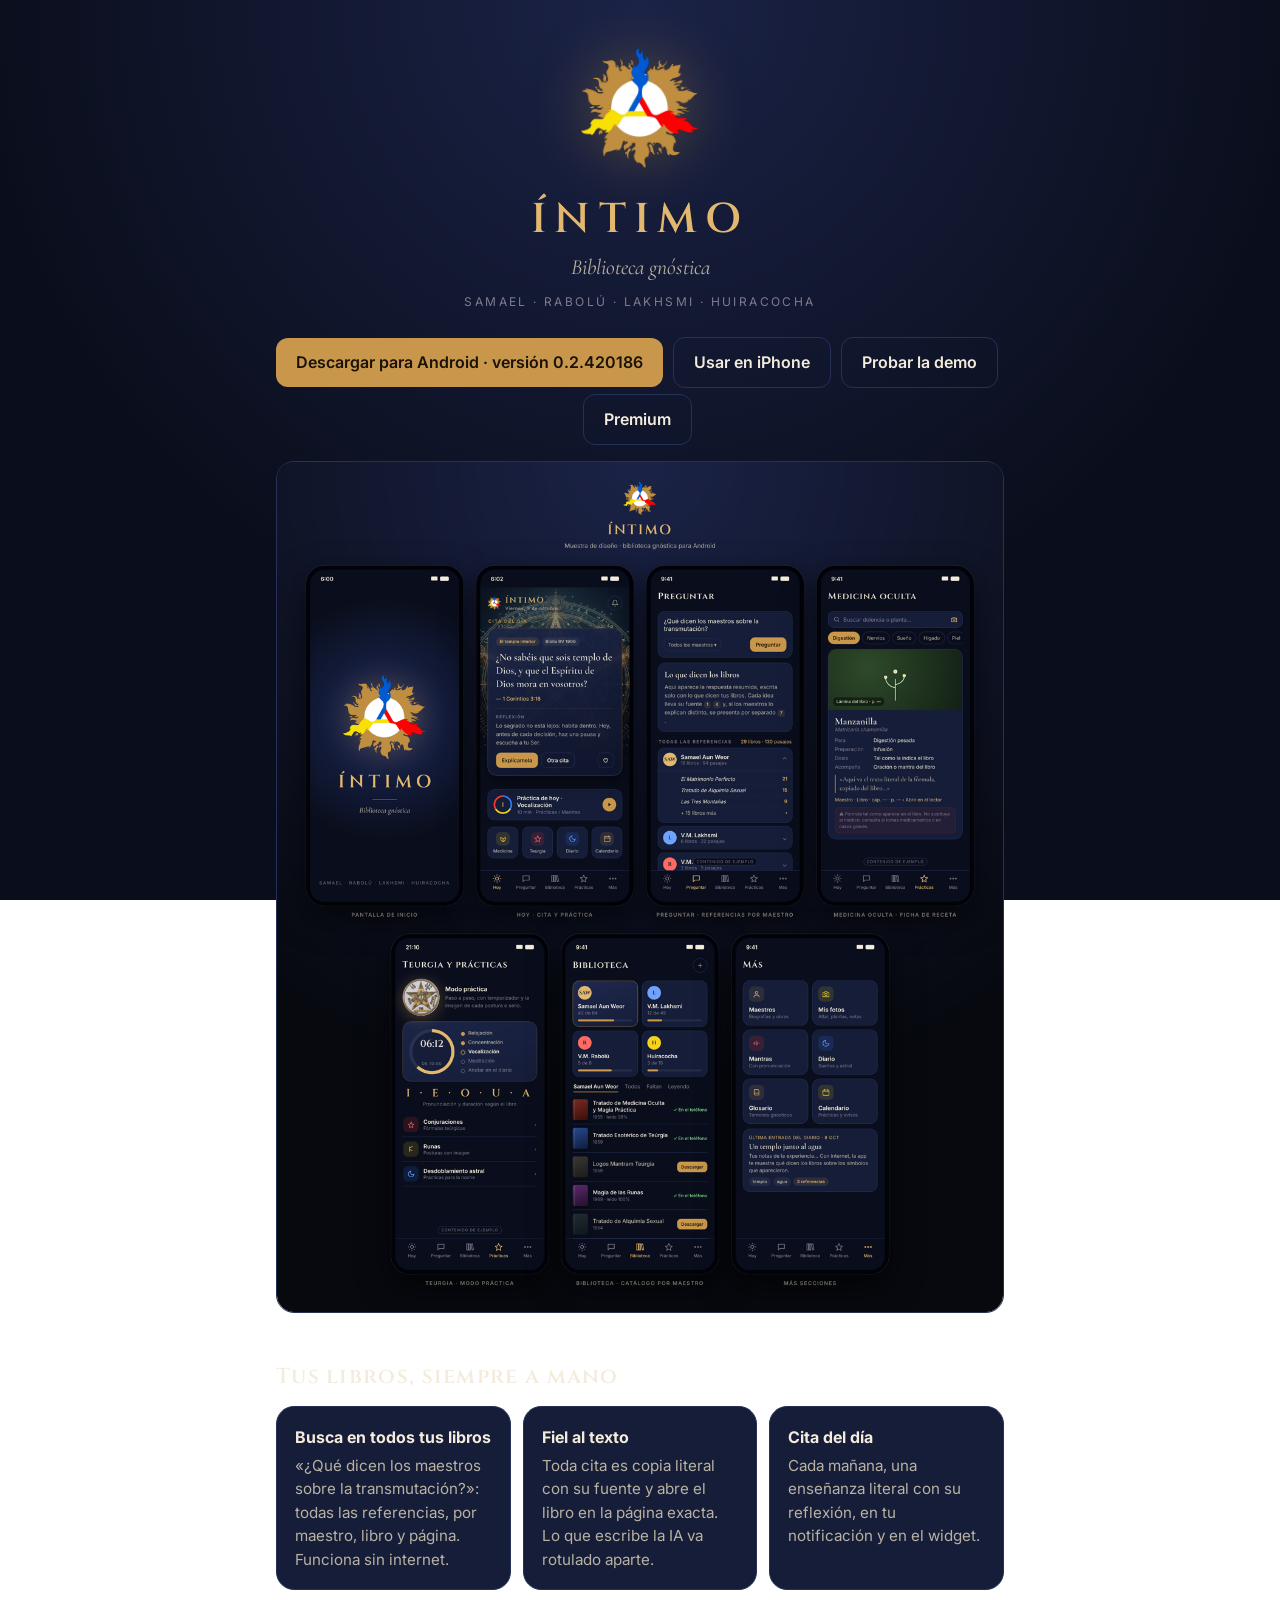
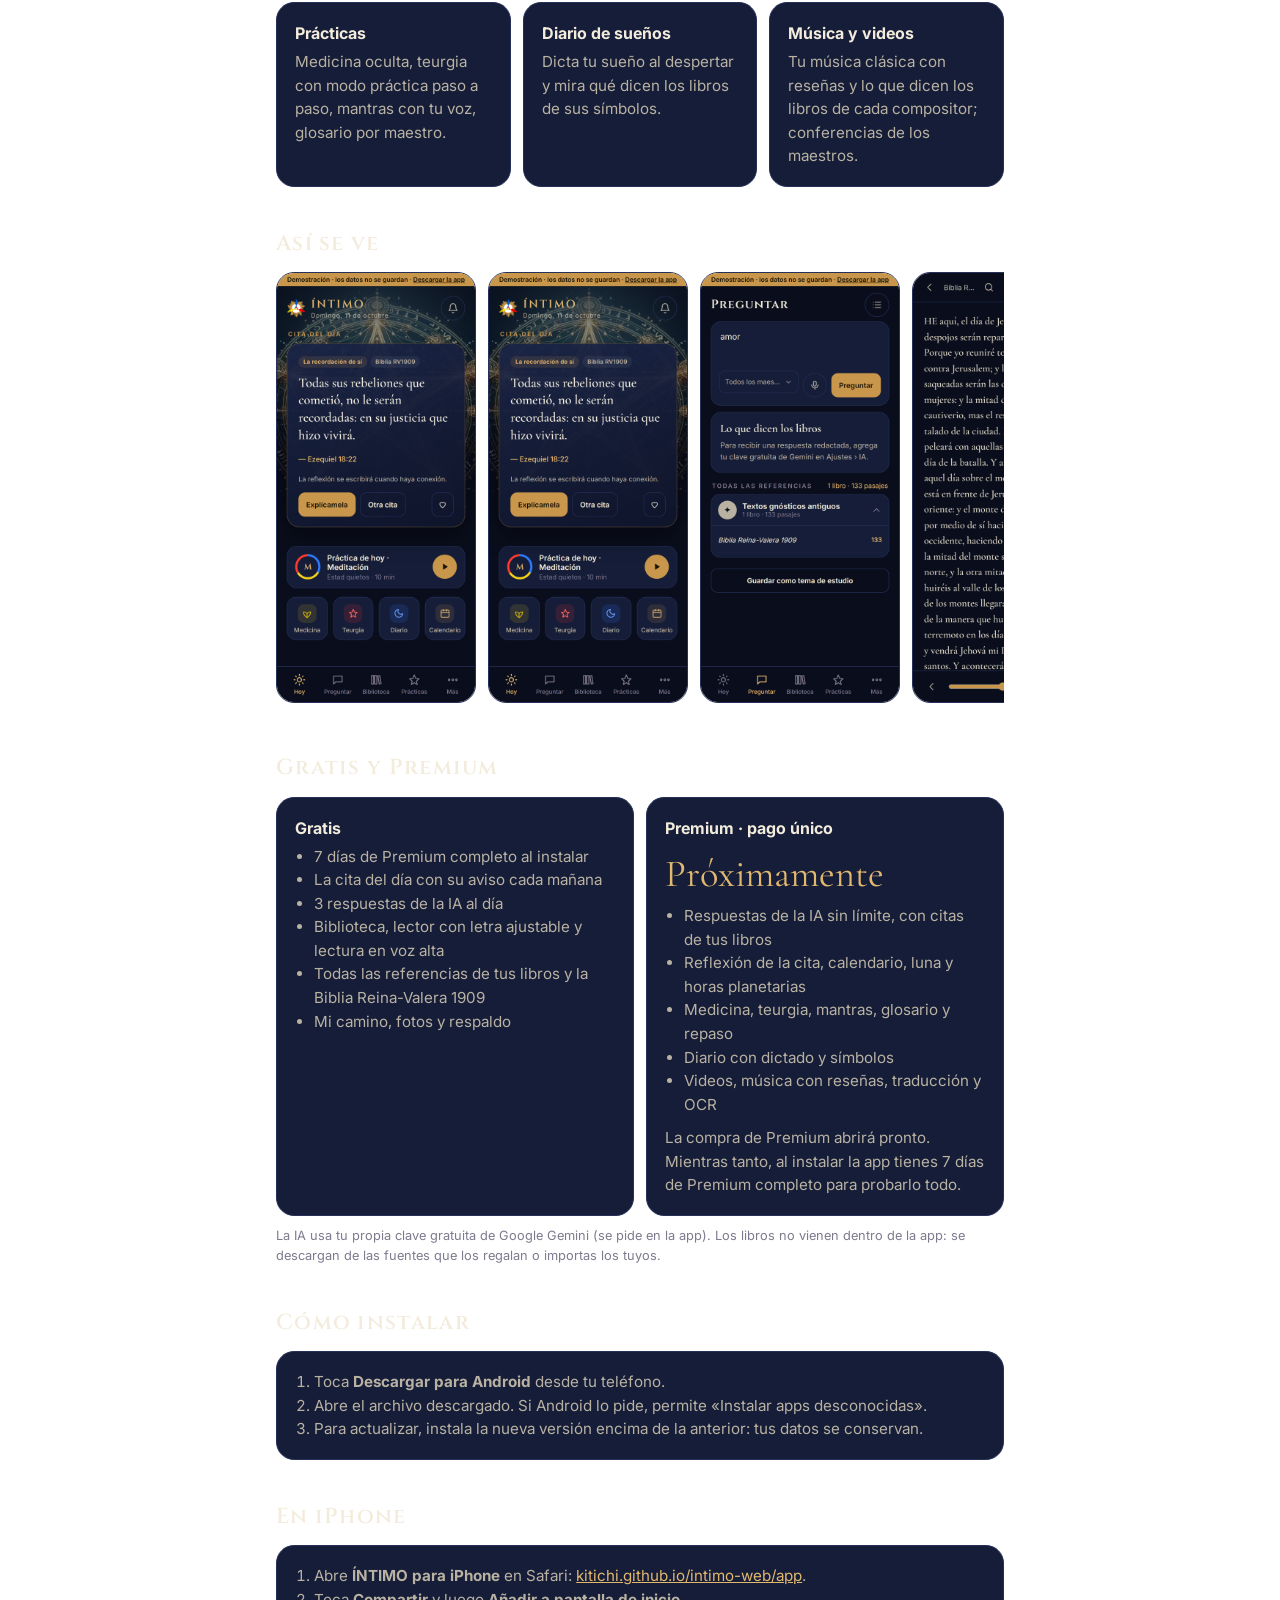
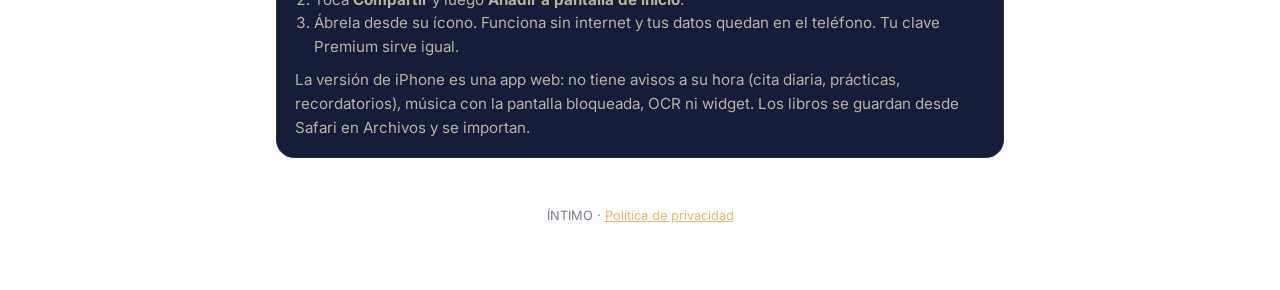
==== index.html @ 86ab17bc "Página de ÍNTIMO 2026-10-19" ====
<!doctype html>
<html lang="es">
<head>
  <meta charset="utf-8" />
  <meta name="viewport" content="width=device-width, initial-scale=1" />
  <title>ÍNTIMO · Biblioteca gnóstica</title>
  <meta name="description" content="Lee, busca y practica con los libros de Samael Aun Weor, V.M. Lakhsmi, V.M. Rabolú y Krumm-Heller. App para Android." />
  <meta name="theme-color" content="#0a0e1c" />
  <link rel="icon" href="emblema.png" />
  <link rel="preconnect" href="https://fonts.googleapis.com" />
  <link href="https://fonts.googleapis.com/css2?family=Cinzel:wght@600&family=Cormorant+Garamond:ital,wght@0,500;0,600;1,500&family=Inter:wght@400;500;600&display=swap" rel="stylesheet" />
  <style>
    :root { --night:#0a0e1c; --card:#151d38; --line:#26315a; --gold:#c9974b; --gold-2:#e2b86f; --ink:#f3ecdc; --ink-2:#b9b2a3; --ink-3:#7f7a8e; }
    * { box-sizing: border-box; margin: 0; }
    body { background: radial-gradient(circle at 50% 0, #1b2347, var(--night) 60%) fixed; color: var(--ink); font: 16px/1.55 Inter, system-ui, sans-serif; }
    main { max-width: 760px; margin: 0 auto; padding: 48px 16px 64px; }
    header { text-align: center; }
    header img { width: 120px; filter: drop-shadow(0 0 30px rgba(201,151,75,.35)); }
    h1 { font-family: Cinzel, serif; font-weight: 600; letter-spacing: .2em; font-size: 2.6rem; color: var(--gold-2); margin-top: 12px; }
    .lema { font-family: 'Cormorant Garamond', serif; font-style: italic; font-size: 1.35rem; color: var(--ink-2); }
    .maestros { font-size: .75rem; letter-spacing: .2em; color: var(--ink-3); text-transform: uppercase; margin-top: 8px; }
    h2 { font-family: Cinzel, serif; font-weight: 600; letter-spacing: .06em; font-size: 1.35rem; margin: 40px 0 12px; }
    .tarjeta { background: var(--card); border: 1px solid var(--line); border-radius: 18px; padding: 18px; margin-top: 12px; }
    .grid { display: grid; grid-template-columns: repeat(auto-fit, minmax(220px, 1fr)); gap: 12px; }
    .grid .tarjeta { margin: 0; }
    .tarjeta b { display: block; margin-bottom: 4px; }
    .tarjeta p, li { color: var(--ink-2); font-size: .95rem; }
    ul { padding-left: 1.2rem; }
    .btn { display: inline-flex; align-items: center; gap: 8px; background: var(--gold); color: #1a1206; font-weight: 600; padding: 12px 20px; border-radius: 12px; text-decoration: none; margin: 6px 6px 0 0; }
    .btn.o { background: transparent; color: var(--ink); border: 1px solid var(--line); }
    .precio { font-family: 'Cormorant Garamond', serif; font-size: 2.4rem; color: var(--gold-2); }
    .nota { font-size: .8rem; color: var(--ink-3); margin-top: 10px; }
    .captura { width: 100%; border-radius: 18px; border: 1px solid var(--line); margin-top: 16px; }
    .galeria { display: flex; gap: 12px; overflow-x: auto; scroll-snap-type: x mandatory; padding-bottom: 8px; margin-top: 12px; }
    .galeria img, .galeria video { flex: none; width: 200px; border-radius: 18px; border: 1px solid var(--line); scroll-snap-align: start; }
    footer { text-align: center; color: var(--ink-3); font-size: .8rem; margin-top: 48px; }
    footer a { color: var(--gold-2); }
    @media (max-width: 480px) { h1 { font-size: 2rem; } }
  </style>
</head>
<body>
<main>
  <header>
    <img src="emblema.png" alt="" />
    <h1>ÍNTIMO</h1>
    <p class="lema">Biblioteca gnóstica</p>
    <p class="maestros">Samael · Rabolú · Lakhsmi · Huiracocha</p>
    <p style="margin-top:20px">
      <a class="btn" id="descargar" href="#descargar">Descargar para Android</a>
      <a class="btn o" href="app/">Usar en iPhone</a>
      <a class="btn o" href="demo/">Probar la demo</a>
      <a class="btn o" href="#comprar">Premium</a>
    </p>
  </header>

  <img class="captura" src="maqueta.png" alt="Pantallas de ÍNTIMO: Hoy, Preguntar, Medicina oculta, Teurgia, Biblioteca" />

  <h2>Tus libros, siempre a mano</h2>
  <div class="grid">
    <div class="tarjeta"><b>Busca en todos tus libros</b><p>«¿Qué dicen los maestros sobre la transmutación?»: todas las referencias, por maestro, libro y página. Funciona sin internet.</p></div>
    <div class="tarjeta"><b>Fiel al texto</b><p>Toda cita es copia literal con su fuente y abre el libro en la página exacta. Lo que escribe la IA va rotulado aparte.</p></div>
    <div class="tarjeta"><b>Cita del día</b><p>Cada mañana, una enseñanza literal con su reflexión, en tu notificación y en el widget.</p></div>
    <div class="tarjeta"><b>Prácticas</b><p>Medicina oculta, teurgia con modo práctica paso a paso, mantras con tu voz, glosario por maestro.</p></div>
    <div class="tarjeta"><b>Diario de sueños</b><p>Dicta tu sueño al despertar y mira qué dicen los libros de sus símbolos.</p></div>
    <div class="tarjeta"><b>Música y videos</b><p>Tu música clásica con reseñas y lo que dicen los libros de cada compositor; conferencias de los maestros.</p></div>
  </div>

  <h2>Así se ve</h2>
  <div class="galeria">
    <video src="recorrido.mp4" autoplay muted loop playsinline poster="capturas/hoy.png"></video>
    <img src="capturas/hoy.png" alt="Hoy: la cita del día con su fuente" loading="lazy" />
    <img src="capturas/preguntar.png" alt="Preguntar: todas las referencias de tus libros" loading="lazy" />
    <img src="capturas/lector.png" alt="El lector con letra ajustable" loading="lazy" />
    <img src="capturas/teurgia.png" alt="Teurgia y prácticas" loading="lazy" />
    <img src="capturas/medicina.png" alt="Medicina oculta" loading="lazy" />
    <img src="capturas/biblioteca.png" alt="Biblioteca por maestro" loading="lazy" />
    <img src="capturas/camino.png" alt="Mi camino: lectura, prácticas y sueños" loading="lazy" />
  </div>

  <h2 id="comprar">Gratis y Premium</h2>
  <div class="grid">
    <div class="tarjeta">
      <b>Gratis</b>
      <ul><li>7 días de Premium completo al instalar</li><li>La cita del día con su aviso cada mañana</li><li>3 respuestas de la IA al día</li><li>Biblioteca, lector con letra ajustable y lectura en voz alta</li><li>Todas las referencias de tus libros y la Biblia Reina-Valera 1909</li><li>Mi camino, fotos y respaldo</li></ul>
    </div>
    <div class="tarjeta">
      <b>Premium · pago único</b>
      <div class="precio">Próximamente</div>
      <ul><li>Respuestas de la IA sin límite, con citas de tus libros</li><li>Reflexión de la cita, calendario, luna y horas planetarias</li><li>Medicina, teurgia, mantras, glosario y repaso</li><li>Diario con dictado y símbolos</li><li>Videos, música con reseñas, traducción y OCR</li></ul>
      <p class="nota">La compra de Premium abrirá pronto. Mientras tanto, al instalar la app tienes 7 días de Premium completo para probarlo todo.</p>
    </div>
  </div>
  <p class="nota">La IA usa tu propia clave gratuita de Google Gemini (se pide en la app). Los libros no vienen dentro de la app: se descargan de las fuentes que los regalan o importas los tuyos.</p>

  <h2 id="instalar">Cómo instalar</h2>
  <div class="tarjeta">
    <ol style="padding-left:1.2rem;color:var(--ink-2)">
      <li>Toca <b style="display:inline">Descargar para Android</b> desde tu teléfono.</li>
      <li>Abre el archivo descargado. Si Android lo pide, permite «Instalar apps desconocidas».</li>
      <li>Para actualizar, instala la nueva versión encima de la anterior: tus datos se conservan.</li>
    </ol>
  </div>

  <h2 id="iphone">En iPhone</h2>
  <div class="tarjeta">
    <ol style="padding-left:1.2rem;color:var(--ink-2)">
      <li>Abre <b style="display:inline">ÍNTIMO para iPhone</b> en Safari: <a href="app/" style="color:var(--gold-2)">kitichi.github.io/intimo-web/app</a>.</li>
      <li>Toca <b style="display:inline">Compartir</b> y luego <b style="display:inline">Añadir a pantalla de inicio</b>.</li>
      <li>Ábrela desde su ícono. Funciona sin internet y tus datos quedan en el teléfono. Tu clave Premium sirve igual.</li>
    </ol>
    <p class="nota">La versión de iPhone es una app web: no tiene avisos a su hora (cita diaria, prácticas, recordatorios), música con la pantalla bloqueada, OCR ni widget. Los libros se guardan desde Safari en Archivos y se importan.</p>
  </div>

  <footer>
    <p>ÍNTIMO · <a href="privacidad.html">Política de privacidad</a></p>
  </footer>
</main>
<script>
  // El botón apunta siempre al APK más reciente publicado en version.json.
  fetch('version.json', { cache: 'no-store' })
    .then((r) => r.json())
    .then((v) => {
      const b = document.getElementById('descargar');
      b.href = v.apk;
      b.textContent = 'Descargar para Android · versión ' + v.nombre;
    })
    .catch(() => {});
</script>
</body>
</html>
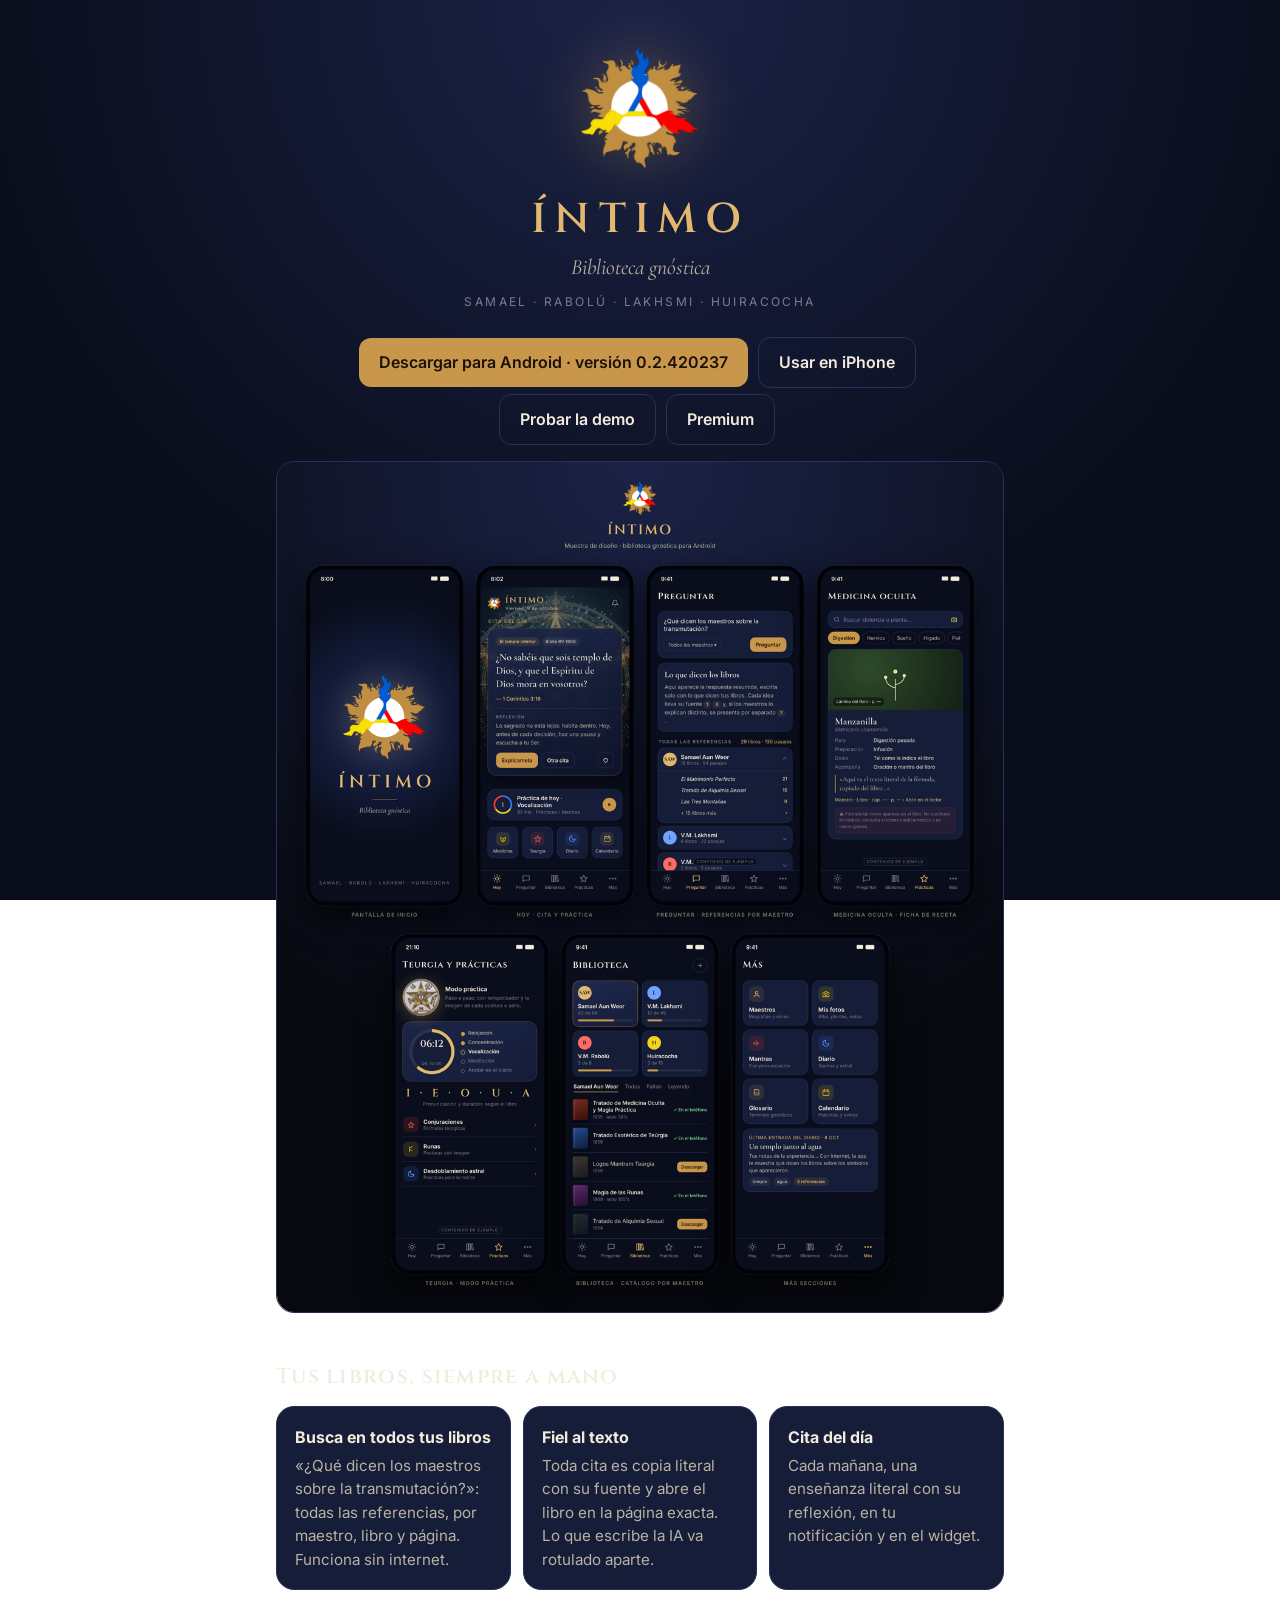
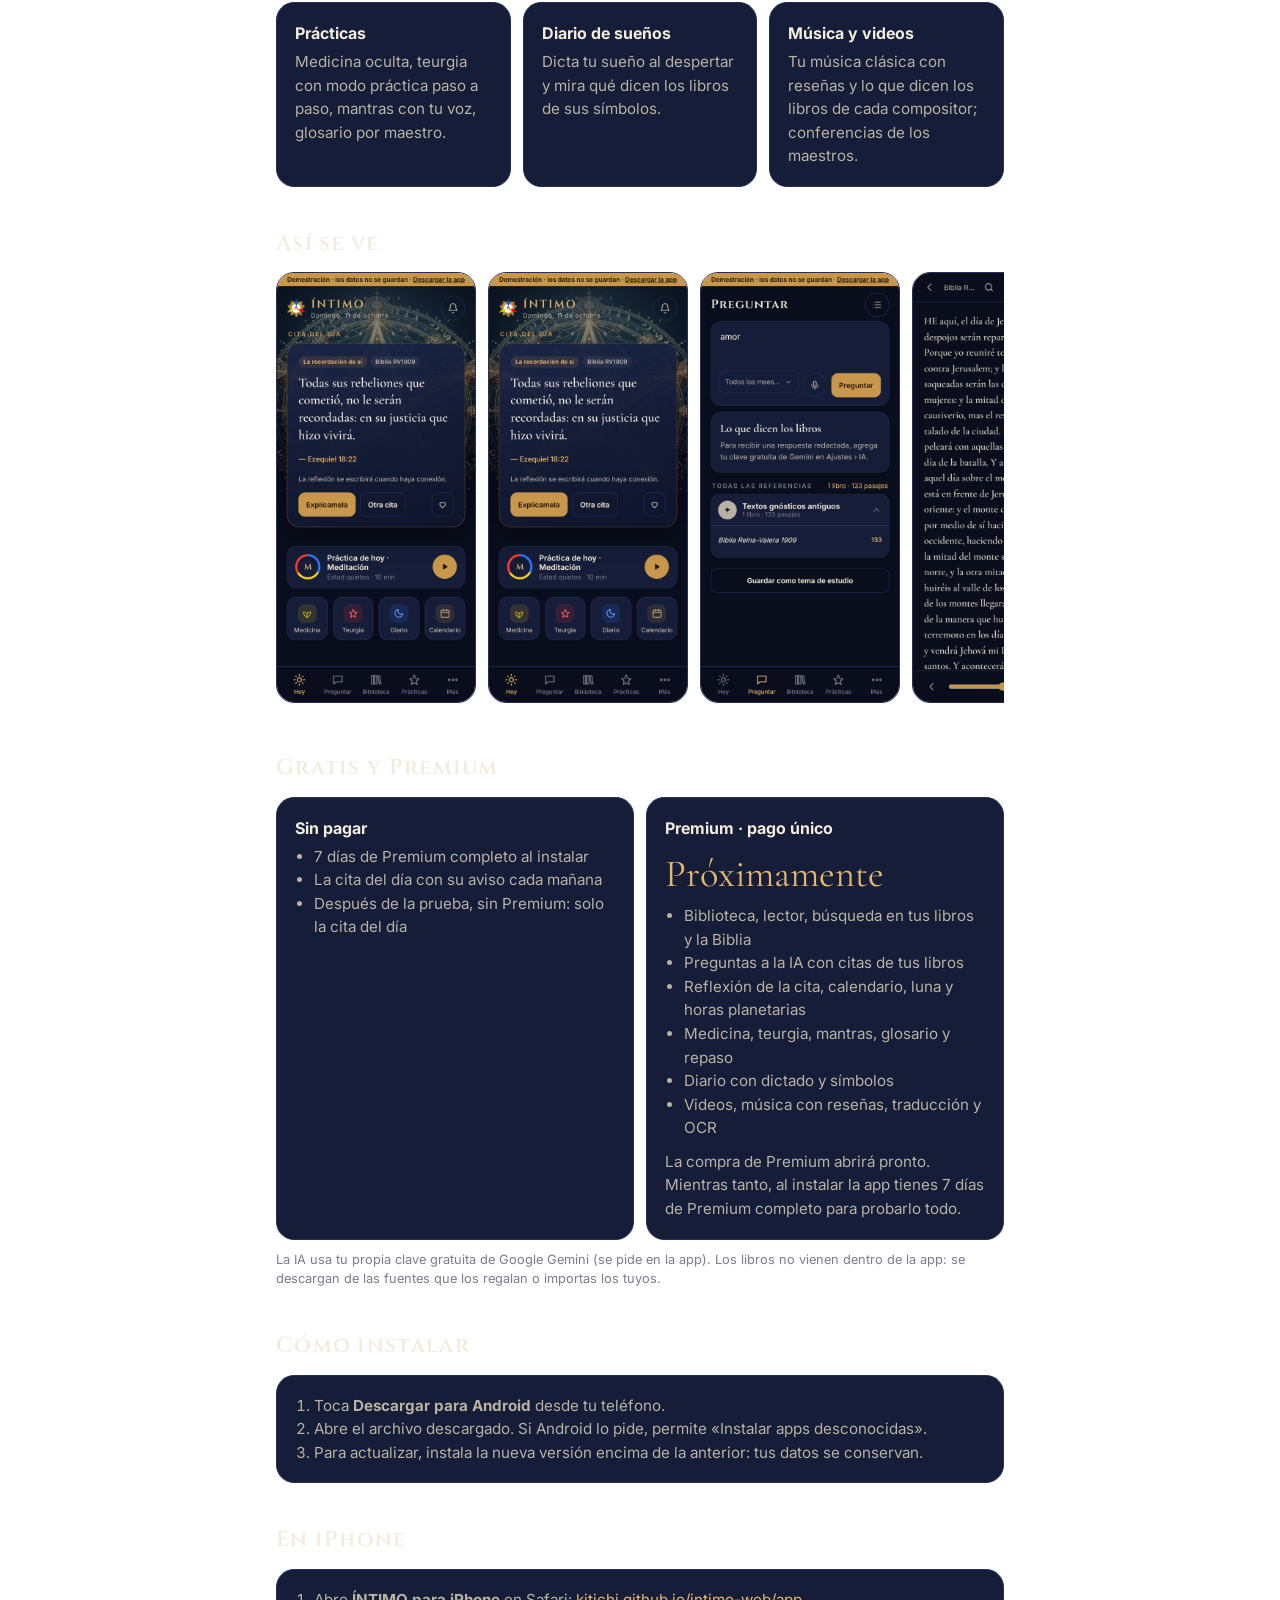
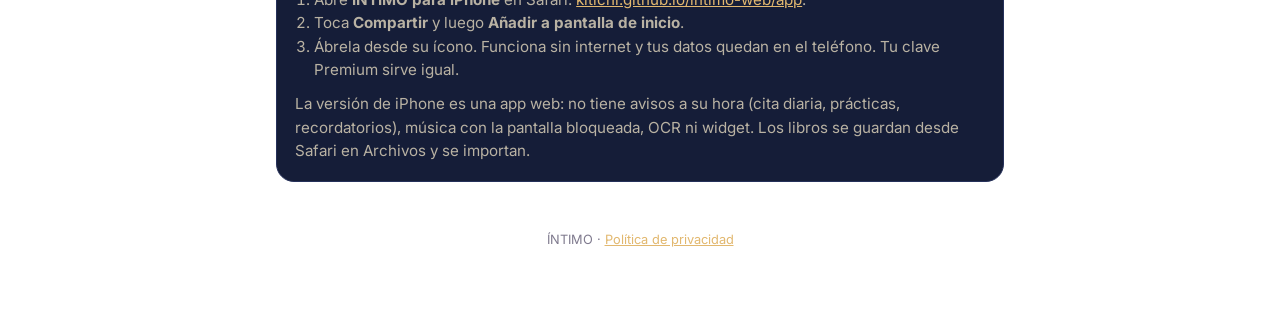
==== commit 3048325c: "Página de ÍNTIMO 2026-10-19" ====
--- a/index.html
+++ b/index.html
@@ -80,13 +80,13 @@
   <h2 id="comprar">Gratis y Premium</h2>
   <div class="grid">
     <div class="tarjeta">
-      <b>Gratis</b>
-      <ul><li>7 días de Premium completo al instalar</li><li>La cita del día con su aviso cada mañana</li><li>3 respuestas de la IA al día</li><li>Biblioteca, lector con letra ajustable y lectura en voz alta</li><li>Todas las referencias de tus libros y la Biblia Reina-Valera 1909</li><li>Mi camino, fotos y respaldo</li></ul>
+      <b>Sin pagar</b>
+      <ul><li>7 días de Premium completo al instalar</li><li>La cita del día con su aviso cada mañana</li><li>Después de la prueba, sin Premium: solo la cita del día</li></ul>
     </div>
     <div class="tarjeta">
       <b>Premium · pago único</b>
       <div class="precio">Próximamente</div>
-      <ul><li>Respuestas de la IA sin límite, con citas de tus libros</li><li>Reflexión de la cita, calendario, luna y horas planetarias</li><li>Medicina, teurgia, mantras, glosario y repaso</li><li>Diario con dictado y símbolos</li><li>Videos, música con reseñas, traducción y OCR</li></ul>
+      <ul><li>Biblioteca, lector, búsqueda en tus libros y la Biblia</li><li>Preguntas a la IA con citas de tus libros</li><li>Reflexión de la cita, calendario, luna y horas planetarias</li><li>Medicina, teurgia, mantras, glosario y repaso</li><li>Diario con dictado y símbolos</li><li>Videos, música con reseñas, traducción y OCR</li></ul>
       <p class="nota">La compra de Premium abrirá pronto. Mientras tanto, al instalar la app tienes 7 días de Premium completo para probarlo todo.</p>
     </div>
   </div>
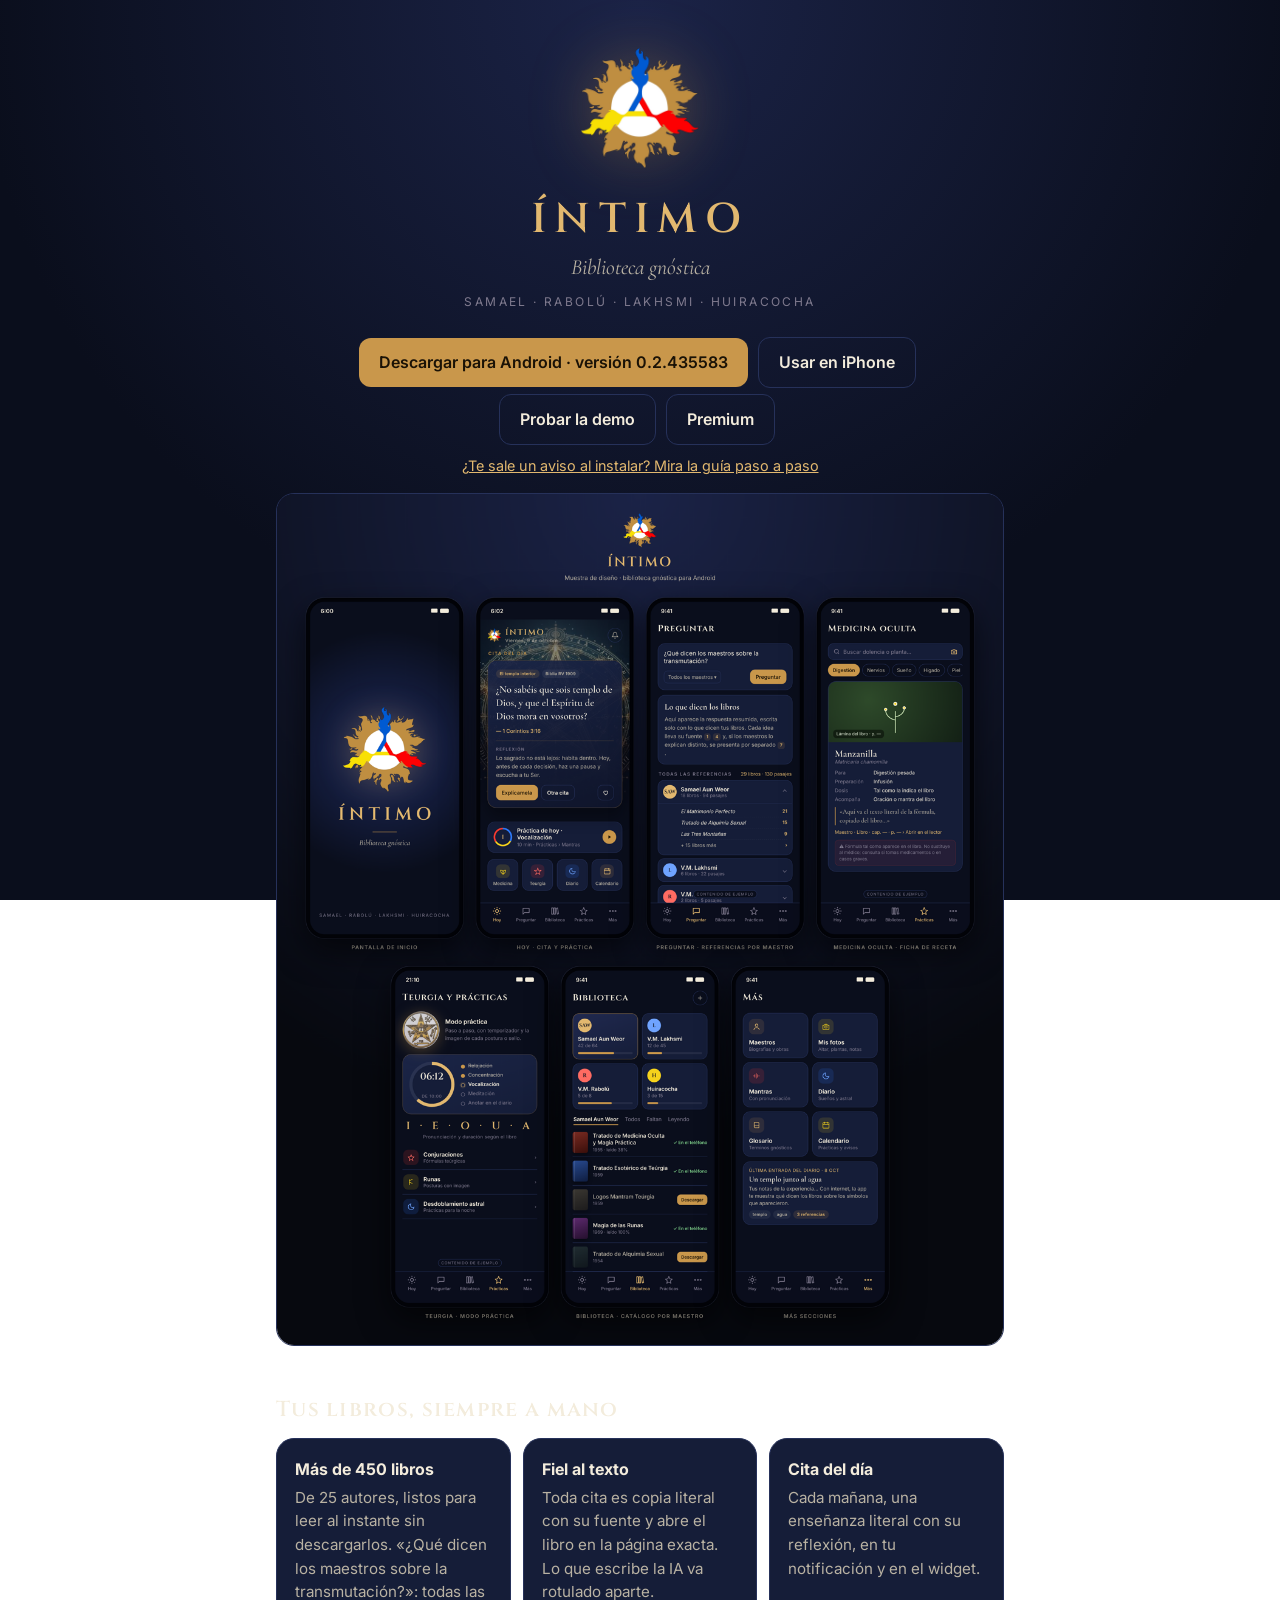
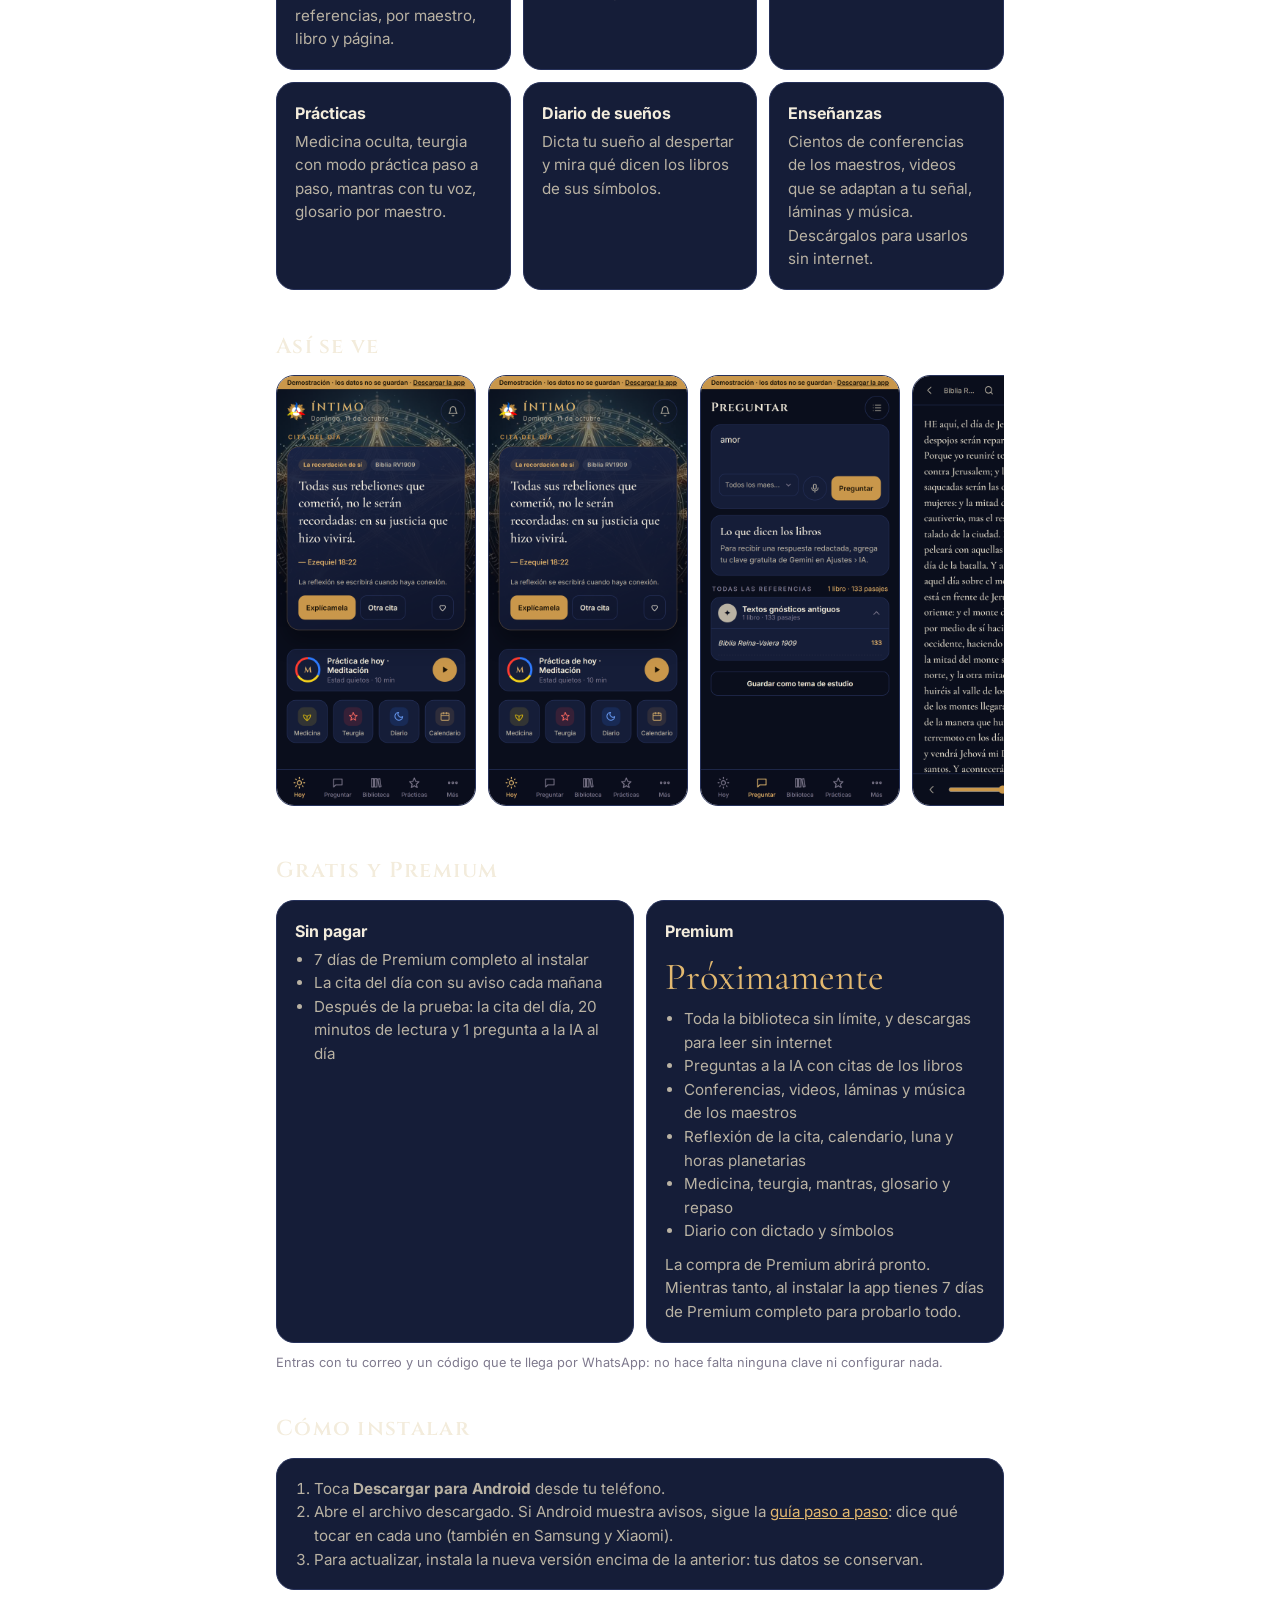
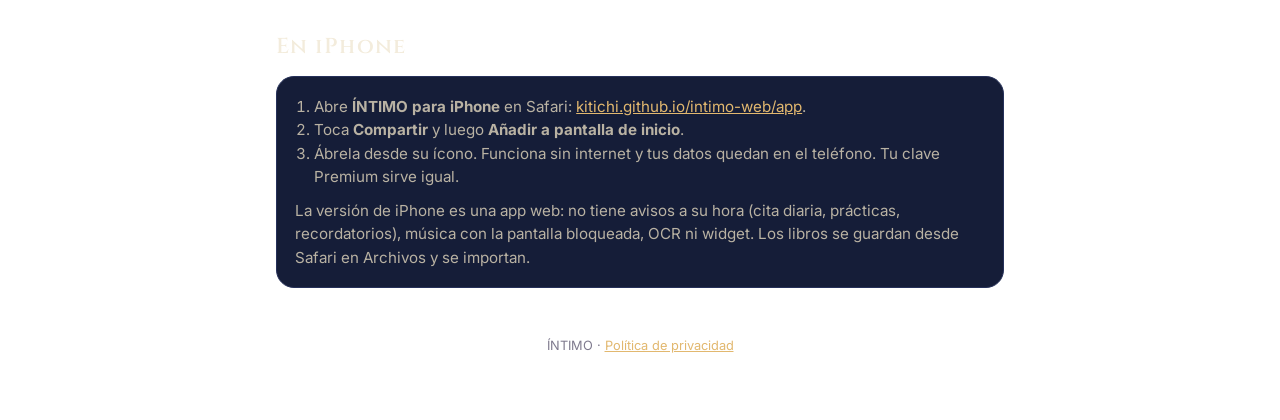
==== commit a7ed6cb7: "Página de ÍNTIMO 2026-10-30" ====
--- a/index.html
+++ b/index.html
@@ -4,7 +4,7 @@
   <meta charset="utf-8" />
   <meta name="viewport" content="width=device-width, initial-scale=1" />
   <title>ÍNTIMO · Biblioteca gnóstica</title>
-  <meta name="description" content="Lee, busca y practica con los libros de Samael Aun Weor, V.M. Lakhsmi, V.M. Rabolú y Krumm-Heller. App para Android." />
+  <meta name="description" content="Lee, busca y escucha a Samael Aun Weor, V.M. Lakhsmi, V.M. Rabolú, Krumm-Heller y más: libros, conferencias y videos. App para Android." />
   <meta name="theme-color" content="#0a0e1c" />
   <link rel="icon" href="emblema.png" />
   <link rel="preconnect" href="https://fonts.googleapis.com" />
@@ -51,18 +51,19 @@
       <a class="btn o" href="demo/">Probar la demo</a>
       <a class="btn o" href="#comprar">Premium</a>
     </p>
+    <p class="nota" style="font-size:.9rem"><a href="instalar.html" style="color:var(--gold-2)">¿Te sale un aviso al instalar? Mira la guía paso a paso</a></p>
   </header>
 
   <img class="captura" src="maqueta.png" alt="Pantallas de ÍNTIMO: Hoy, Preguntar, Medicina oculta, Teurgia, Biblioteca" />
 
   <h2>Tus libros, siempre a mano</h2>
   <div class="grid">
-    <div class="tarjeta"><b>Busca en todos tus libros</b><p>«¿Qué dicen los maestros sobre la transmutación?»: todas las referencias, por maestro, libro y página. Funciona sin internet.</p></div>
+    <div class="tarjeta"><b>Más de 450 libros</b><p>De 25 autores, listos para leer al instante sin descargarlos. «¿Qué dicen los maestros sobre la transmutación?»: todas las referencias, por maestro, libro y página.</p></div>
     <div class="tarjeta"><b>Fiel al texto</b><p>Toda cita es copia literal con su fuente y abre el libro en la página exacta. Lo que escribe la IA va rotulado aparte.</p></div>
     <div class="tarjeta"><b>Cita del día</b><p>Cada mañana, una enseñanza literal con su reflexión, en tu notificación y en el widget.</p></div>
     <div class="tarjeta"><b>Prácticas</b><p>Medicina oculta, teurgia con modo práctica paso a paso, mantras con tu voz, glosario por maestro.</p></div>
     <div class="tarjeta"><b>Diario de sueños</b><p>Dicta tu sueño al despertar y mira qué dicen los libros de sus símbolos.</p></div>
-    <div class="tarjeta"><b>Música y videos</b><p>Tu música clásica con reseñas y lo que dicen los libros de cada compositor; conferencias de los maestros.</p></div>
+    <div class="tarjeta"><b>Enseñanzas</b><p>Cientos de conferencias de los maestros, videos que se adaptan a tu señal, láminas y música. Descárgalos para usarlos sin internet.</p></div>
   </div>
 
   <h2>Así se ve</h2>
@@ -81,22 +82,22 @@
   <div class="grid">
     <div class="tarjeta">
       <b>Sin pagar</b>
-      <ul><li>7 días de Premium completo al instalar</li><li>La cita del día con su aviso cada mañana</li><li>Después de la prueba, sin Premium: solo la cita del día</li></ul>
+      <ul><li>7 días de Premium completo al instalar</li><li>La cita del día con su aviso cada mañana</li><li>Después de la prueba: la cita del día, 20 minutos de lectura y 1 pregunta a la IA al día</li></ul>
     </div>
     <div class="tarjeta">
-      <b>Premium · pago único</b>
+      <b>Premium</b>
       <div class="precio">Próximamente</div>
-      <ul><li>Biblioteca, lector, búsqueda en tus libros y la Biblia</li><li>Preguntas a la IA con citas de tus libros</li><li>Reflexión de la cita, calendario, luna y horas planetarias</li><li>Medicina, teurgia, mantras, glosario y repaso</li><li>Diario con dictado y símbolos</li><li>Videos, música con reseñas, traducción y OCR</li></ul>
+      <ul><li>Toda la biblioteca sin límite, y descargas para leer sin internet</li><li>Preguntas a la IA con citas de los libros</li><li>Conferencias, videos, láminas y música de los maestros</li><li>Reflexión de la cita, calendario, luna y horas planetarias</li><li>Medicina, teurgia, mantras, glosario y repaso</li><li>Diario con dictado y símbolos</li></ul>
       <p class="nota">La compra de Premium abrirá pronto. Mientras tanto, al instalar la app tienes 7 días de Premium completo para probarlo todo.</p>
     </div>
   </div>
-  <p class="nota">La IA usa tu propia clave gratuita de Google Gemini (se pide en la app). Los libros no vienen dentro de la app: se descargan de las fuentes que los regalan o importas los tuyos.</p>
+  <p class="nota">Entras con tu correo y un código que te llega por WhatsApp: no hace falta ninguna clave ni configurar nada.</p>
 
   <h2 id="instalar">Cómo instalar</h2>
   <div class="tarjeta">
     <ol style="padding-left:1.2rem;color:var(--ink-2)">
       <li>Toca <b style="display:inline">Descargar para Android</b> desde tu teléfono.</li>
-      <li>Abre el archivo descargado. Si Android lo pide, permite «Instalar apps desconocidas».</li>
+      <li>Abre el archivo descargado. Si Android muestra avisos, sigue la <a href="instalar.html" style="color:var(--gold-2)">guía paso a paso</a>: dice qué tocar en cada uno (también en Samsung y Xiaomi).</li>
       <li>Para actualizar, instala la nueva versión encima de la anterior: tus datos se conservan.</li>
     </ol>
   </div>
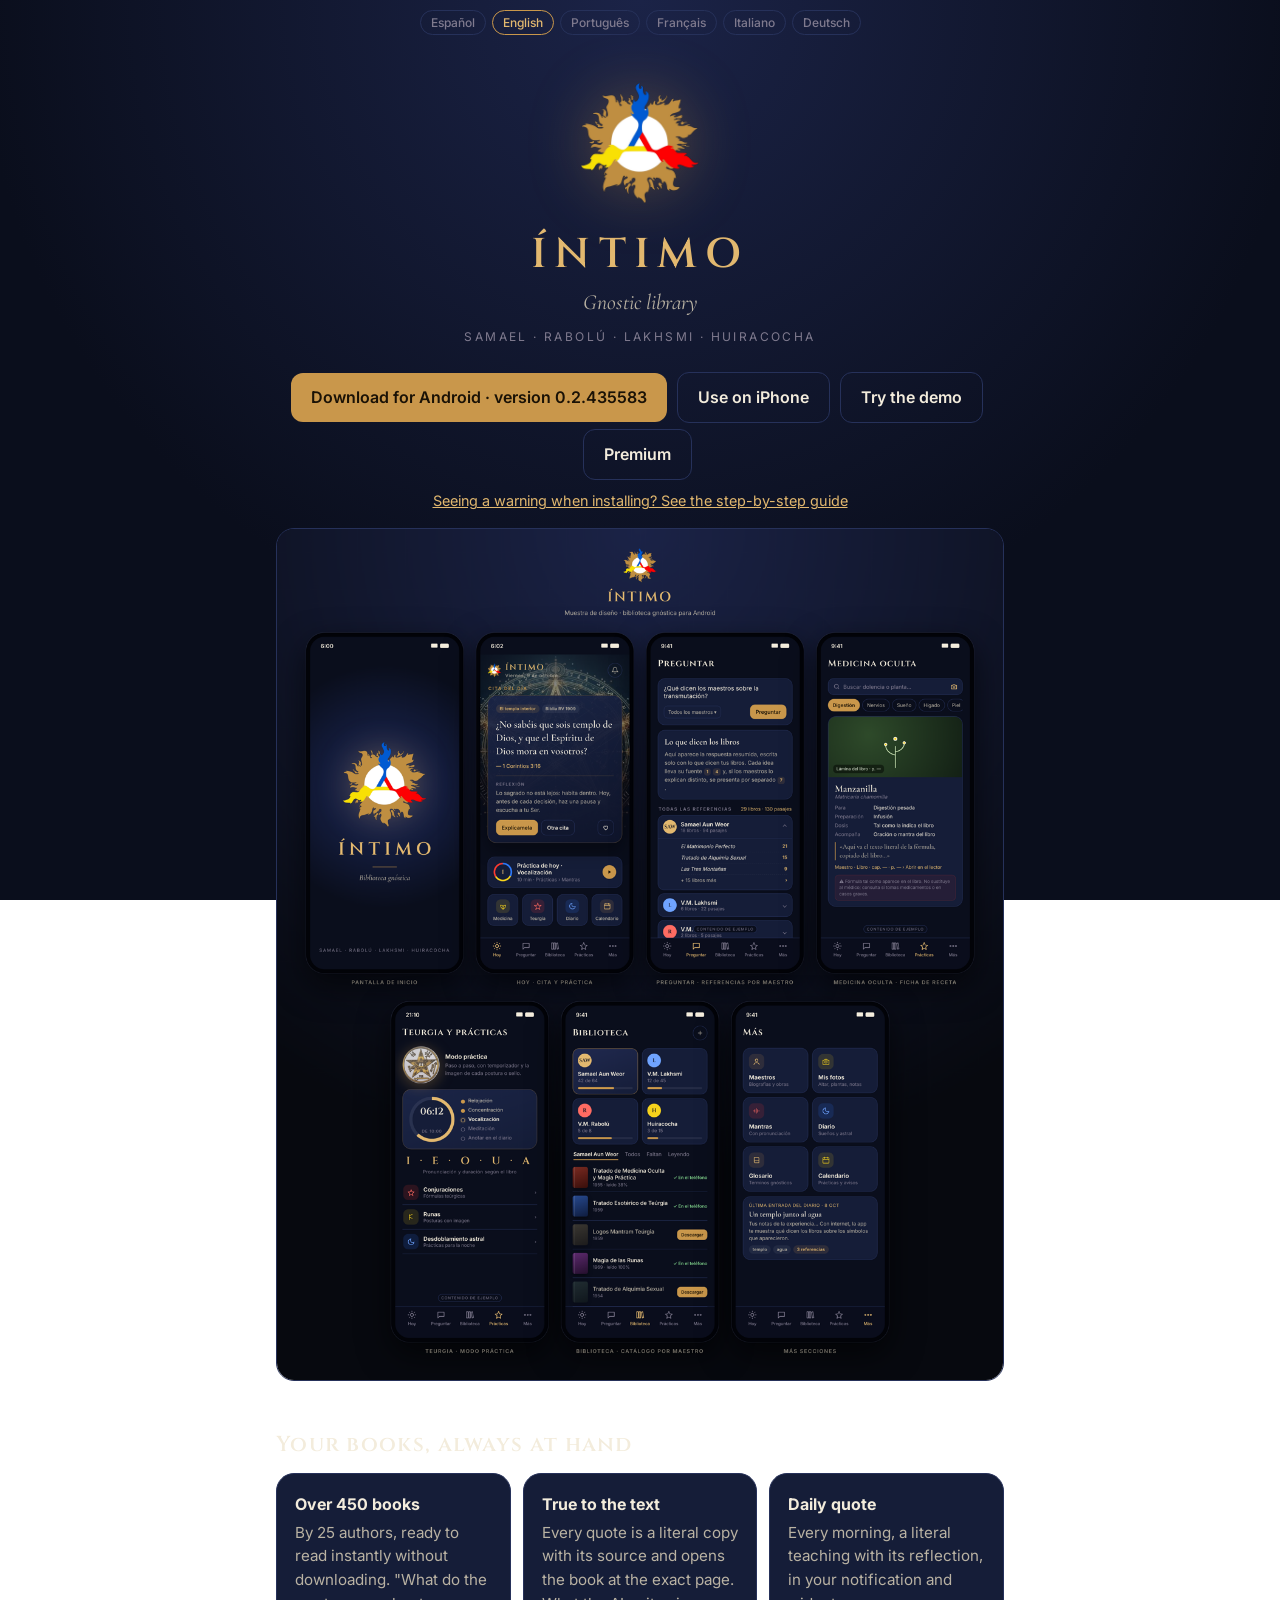
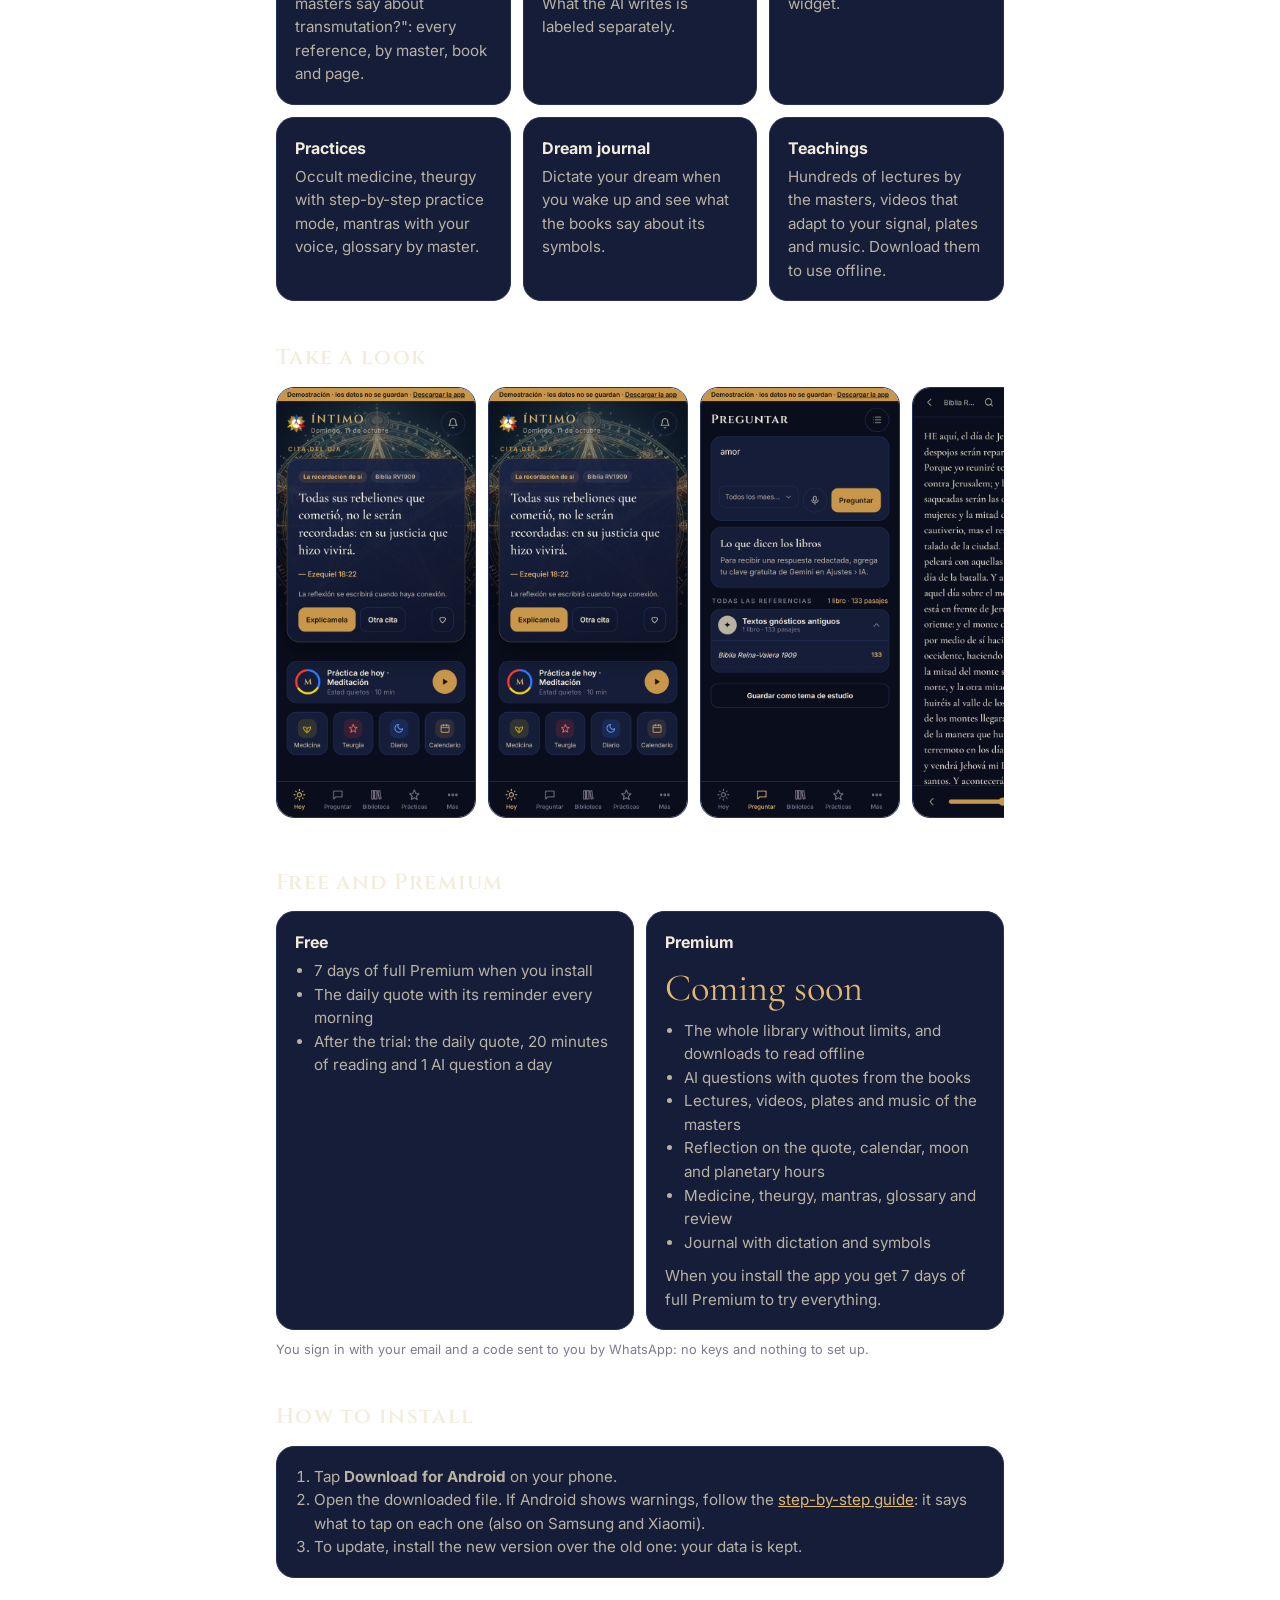
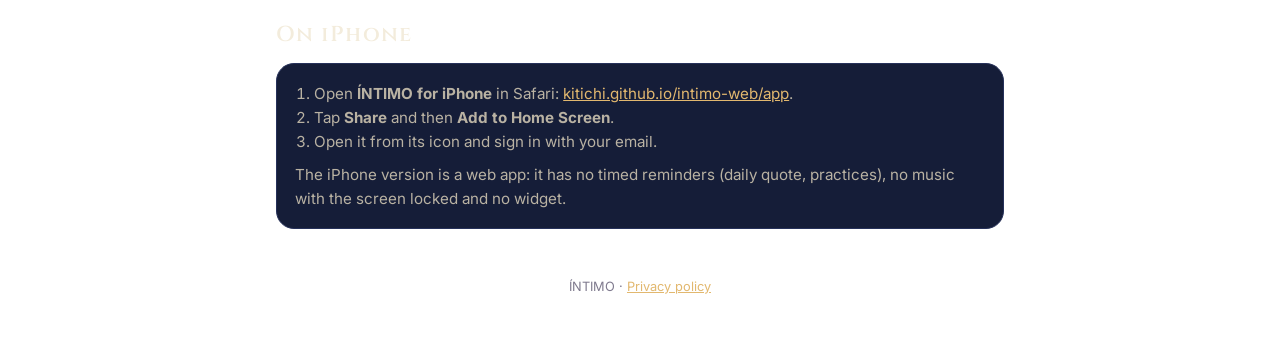
==== commit f6b31031: "Página de ÍNTIMO 2026-10-30" ====
--- a/index.html
+++ b/index.html
@@ -35,38 +35,43 @@
     .galeria img, .galeria video { flex: none; width: 200px; border-radius: 18px; border: 1px solid var(--line); scroll-snap-align: start; }
     footer { text-align: center; color: var(--ink-3); font-size: .8rem; margin-top: 48px; }
     footer a { color: var(--gold-2); }
+    .idiomas { display: flex; flex-wrap: wrap; justify-content: center; gap: 6px; padding: 10px 16px 0; }
+    .idiomas button { background: transparent; color: var(--ink-3); border: 1px solid var(--line); border-radius: 999px; padding: 4px 10px; font: 500 .75rem Inter, system-ui, sans-serif; cursor: pointer; }
+    .idiomas button.on { color: var(--gold-2); border-color: var(--gold); }
     @media (max-width: 480px) { h1 { font-size: 2rem; } }
   </style>
+  <script src="idiomas.js"></script>
 </head>
 <body>
 <main>
   <header>
     <img src="emblema.png" alt="" />
     <h1>ÍNTIMO</h1>
-    <p class="lema">Biblioteca gnóstica</p>
+    <p class="lema" data-t="lema">Biblioteca gnóstica</p>
     <p class="maestros">Samael · Rabolú · Lakhsmi · Huiracocha</p>
     <p style="margin-top:20px">
       <a class="btn" id="descargar" href="#descargar">Descargar para Android</a>
-      <a class="btn o" href="app/">Usar en iPhone</a>
-      <a class="btn o" href="demo/">Probar la demo</a>
+      <a class="btn o" href="app/" data-t="iphone">Usar en iPhone</a>
+      <a class="btn o" href="demo/" data-t="demo">Probar la demo</a>
       <a class="btn o" href="#comprar">Premium</a>
     </p>
-    <p class="nota" style="font-size:.9rem"><a href="instalar.html" style="color:var(--gold-2)">¿Te sale un aviso al instalar? Mira la guía paso a paso</a></p>
+    <p class="nota" style="font-size:.9rem"><a href="instalar.html" style="color:var(--gold-2)" data-t="aviso_guia">¿Te sale un aviso al instalar? Mira la guía paso a paso</a></p>
+    <p class="tarjeta" id="invitacion" hidden style="margin-top:16px"><span data-t="invitacion">Te invitaron a ÍNTIMO. Al entrar en la app, escribe este código de invitación:</span> <b style="display:inline;color:var(--gold-2);letter-spacing:.15em"></b></p>
   </header>
 
   <img class="captura" src="maqueta.png" alt="Pantallas de ÍNTIMO: Hoy, Preguntar, Medicina oculta, Teurgia, Biblioteca" />
 
-  <h2>Tus libros, siempre a mano</h2>
+  <h2 data-t="h_libros">Tus libros, siempre a mano</h2>
   <div class="grid">
-    <div class="tarjeta"><b>Más de 450 libros</b><p>De 25 autores, listos para leer al instante sin descargarlos. «¿Qué dicen los maestros sobre la transmutación?»: todas las referencias, por maestro, libro y página.</p></div>
-    <div class="tarjeta"><b>Fiel al texto</b><p>Toda cita es copia literal con su fuente y abre el libro en la página exacta. Lo que escribe la IA va rotulado aparte.</p></div>
-    <div class="tarjeta"><b>Cita del día</b><p>Cada mañana, una enseñanza literal con su reflexión, en tu notificación y en el widget.</p></div>
-    <div class="tarjeta"><b>Prácticas</b><p>Medicina oculta, teurgia con modo práctica paso a paso, mantras con tu voz, glosario por maestro.</p></div>
-    <div class="tarjeta"><b>Diario de sueños</b><p>Dicta tu sueño al despertar y mira qué dicen los libros de sus símbolos.</p></div>
-    <div class="tarjeta"><b>Enseñanzas</b><p>Cientos de conferencias de los maestros, videos que se adaptan a tu señal, láminas y música. Descárgalos para usarlos sin internet.</p></div>
+    <div class="tarjeta" data-t="t1"><b>Más de 450 libros</b><p>De 25 autores, listos para leer al instante sin descargarlos. «¿Qué dicen los maestros sobre la transmutación?»: todas las referencias, por maestro, libro y página.</p></div>
+    <div class="tarjeta" data-t="t2"><b>Fiel al texto</b><p>Toda cita es copia literal con su fuente y abre el libro en la página exacta. Lo que escribe la IA va rotulado aparte.</p></div>
+    <div class="tarjeta" data-t="t3"><b>Cita del día</b><p>Cada mañana, una enseñanza literal con su reflexión, en tu notificación y en el widget.</p></div>
+    <div class="tarjeta" data-t="t4"><b>Prácticas</b><p>Medicina oculta, teurgia con modo práctica paso a paso, mantras con tu voz, glosario por maestro.</p></div>
+    <div class="tarjeta" data-t="t5"><b>Diario de sueños</b><p>Dicta tu sueño al despertar y mira qué dicen los libros de sus símbolos.</p></div>
+    <div class="tarjeta" data-t="t6"><b>Enseñanzas</b><p>Cientos de conferencias de los maestros, videos que se adaptan a tu señal, láminas y música. Descárgalos para usarlos sin internet.</p></div>
   </div>
 
-  <h2>Así se ve</h2>
+  <h2 data-t="h_asi">Así se ve</h2>
   <div class="galeria">
     <video src="recorrido.mp4" autoplay muted loop playsinline poster="capturas/hoy.png"></video>
     <img src="capturas/hoy.png" alt="Hoy: la cita del día con su fuente" loading="lazy" />
@@ -78,42 +83,42 @@
     <img src="capturas/camino.png" alt="Mi camino: lectura, prácticas y sueños" loading="lazy" />
   </div>
 
-  <h2 id="comprar">Gratis y Premium</h2>
+  <h2 id="comprar" data-t="h_premium">Gratis y Premium</h2>
   <div class="grid">
     <div class="tarjeta">
-      <b>Sin pagar</b>
-      <ul><li>7 días de Premium completo al instalar</li><li>La cita del día con su aviso cada mañana</li><li>Después de la prueba: la cita del día, 20 minutos de lectura y 1 pregunta a la IA al día</li></ul>
+      <b data-t="sin_pagar">Sin pagar</b>
+      <ul data-t="gratis_lista"><li>7 días de Premium completo al instalar</li><li>La cita del día con su aviso cada mañana</li><li>Después de la prueba: la cita del día, 20 minutos de lectura y 1 pregunta a la IA al día</li></ul>
     </div>
     <div class="tarjeta">
       <b>Premium</b>
-      <div class="precio">Próximamente</div>
-      <ul><li>Toda la biblioteca sin límite, y descargas para leer sin internet</li><li>Preguntas a la IA con citas de los libros</li><li>Conferencias, videos, láminas y música de los maestros</li><li>Reflexión de la cita, calendario, luna y horas planetarias</li><li>Medicina, teurgia, mantras, glosario y repaso</li><li>Diario con dictado y símbolos</li></ul>
-      <p class="nota">La compra de Premium abrirá pronto. Mientras tanto, al instalar la app tienes 7 días de Premium completo para probarlo todo.</p>
+      <div class="precio" data-t="pronto">Próximamente</div>
+      <ul data-t="premium_lista"><li>Toda la biblioteca sin límite, y descargas para leer sin internet</li><li>Preguntas a la IA con citas de los libros</li><li>Conferencias, videos, láminas y música de los maestros</li><li>Reflexión de la cita, calendario, luna y horas planetarias</li><li>Medicina, teurgia, mantras, glosario y repaso</li><li>Diario con dictado y símbolos</li></ul>
+      <p class="nota" data-t="nota_premium">Al instalar la app tienes 7 días de Premium completo para probarlo todo.</p>
     </div>
   </div>
-  <p class="nota">Entras con tu correo y un código que te llega por WhatsApp: no hace falta ninguna clave ni configurar nada.</p>
+  <p class="nota" data-t="nota_cuenta">Entras con tu correo y un código que te llega por WhatsApp: no hace falta ninguna clave ni configurar nada.</p>
 
-  <h2 id="instalar">Cómo instalar</h2>
+  <h2 id="instalar" data-t="h_instalar">Cómo instalar</h2>
   <div class="tarjeta">
-    <ol style="padding-left:1.2rem;color:var(--ink-2)">
+    <ol style="padding-left:1.2rem;color:var(--ink-2)" data-t="instalar_lista">
       <li>Toca <b style="display:inline">Descargar para Android</b> desde tu teléfono.</li>
       <li>Abre el archivo descargado. Si Android muestra avisos, sigue la <a href="instalar.html" style="color:var(--gold-2)">guía paso a paso</a>: dice qué tocar en cada uno (también en Samsung y Xiaomi).</li>
       <li>Para actualizar, instala la nueva versión encima de la anterior: tus datos se conservan.</li>
     </ol>
   </div>
 
-  <h2 id="iphone">En iPhone</h2>
+  <h2 id="iphone" data-t="h_iphone">En iPhone</h2>
   <div class="tarjeta">
-    <ol style="padding-left:1.2rem;color:var(--ink-2)">
+    <ol style="padding-left:1.2rem;color:var(--ink-2)" data-t="iphone_lista">
       <li>Abre <b style="display:inline">ÍNTIMO para iPhone</b> en Safari: <a href="app/" style="color:var(--gold-2)">kitichi.github.io/intimo-web/app</a>.</li>
       <li>Toca <b style="display:inline">Compartir</b> y luego <b style="display:inline">Añadir a pantalla de inicio</b>.</li>
-      <li>Ábrela desde su ícono. Funciona sin internet y tus datos quedan en el teléfono. Tu clave Premium sirve igual.</li>
+      <li>Ábrela desde su ícono y entra con tu correo.</li>
     </ol>
-    <p class="nota">La versión de iPhone es una app web: no tiene avisos a su hora (cita diaria, prácticas, recordatorios), música con la pantalla bloqueada, OCR ni widget. Los libros se guardan desde Safari en Archivos y se importan.</p>
+    <p class="nota" data-t="iphone_nota">La versión de iPhone es una app web: no tiene avisos a su hora (cita diaria, prácticas), música con la pantalla bloqueada ni widget.</p>
   </div>
 
   <footer>
-    <p>ÍNTIMO · <a href="privacidad.html">Política de privacidad</a></p>
+    <p>ÍNTIMO · <a href="privacidad.html" data-t="privacidad">Política de privacidad</a></p>
   </footer>
 </main>
 <script>
@@ -122,8 +127,10 @@
     .then((r) => r.json())
     .then((v) => {
       const b = document.getElementById('descargar');
+      const poner = () => { b.textContent = textoPagina('descargar') + ' · ' + textoPagina('version') + ' ' + v.nombre; };
       b.href = v.apk;
-      b.textContent = 'Descargar para Android · versión ' + v.nombre;
+      poner();
+      document.addEventListener('idioma', poner);
     })
     .catch(() => {});
 </script>
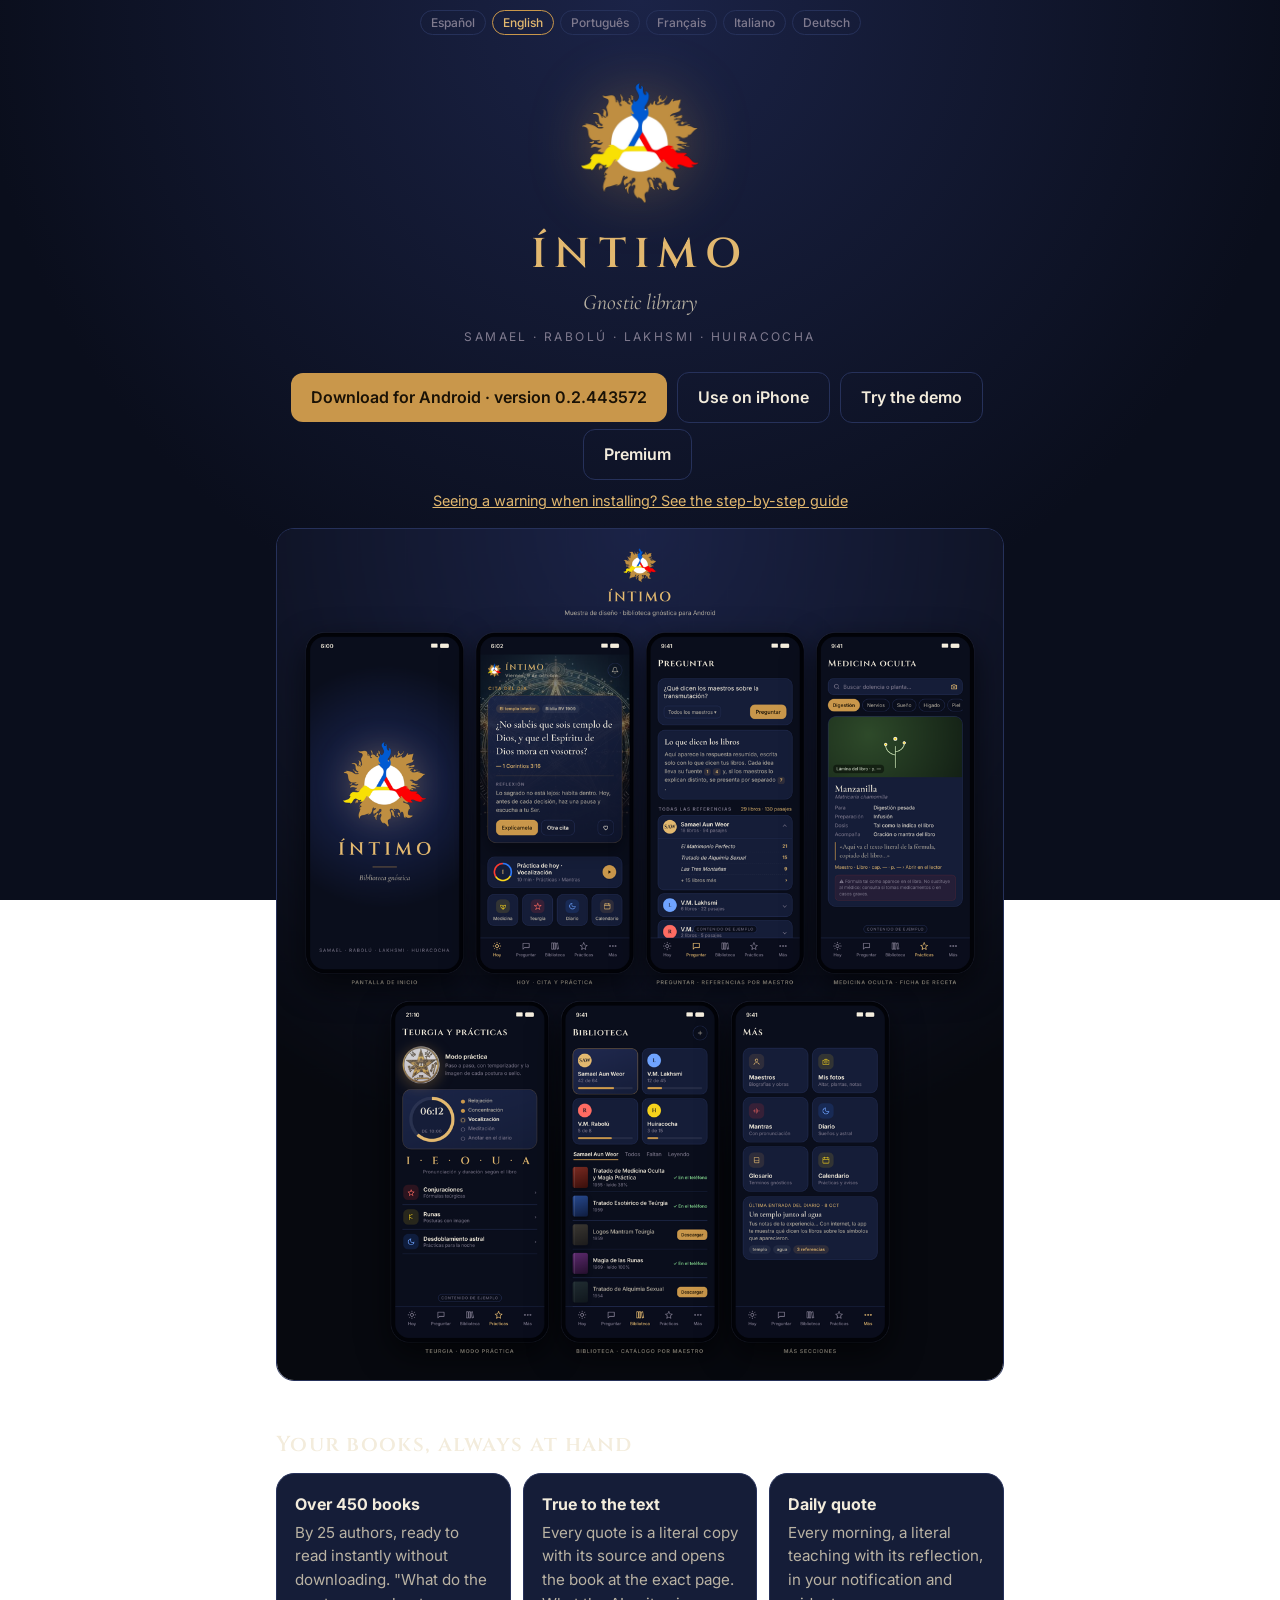
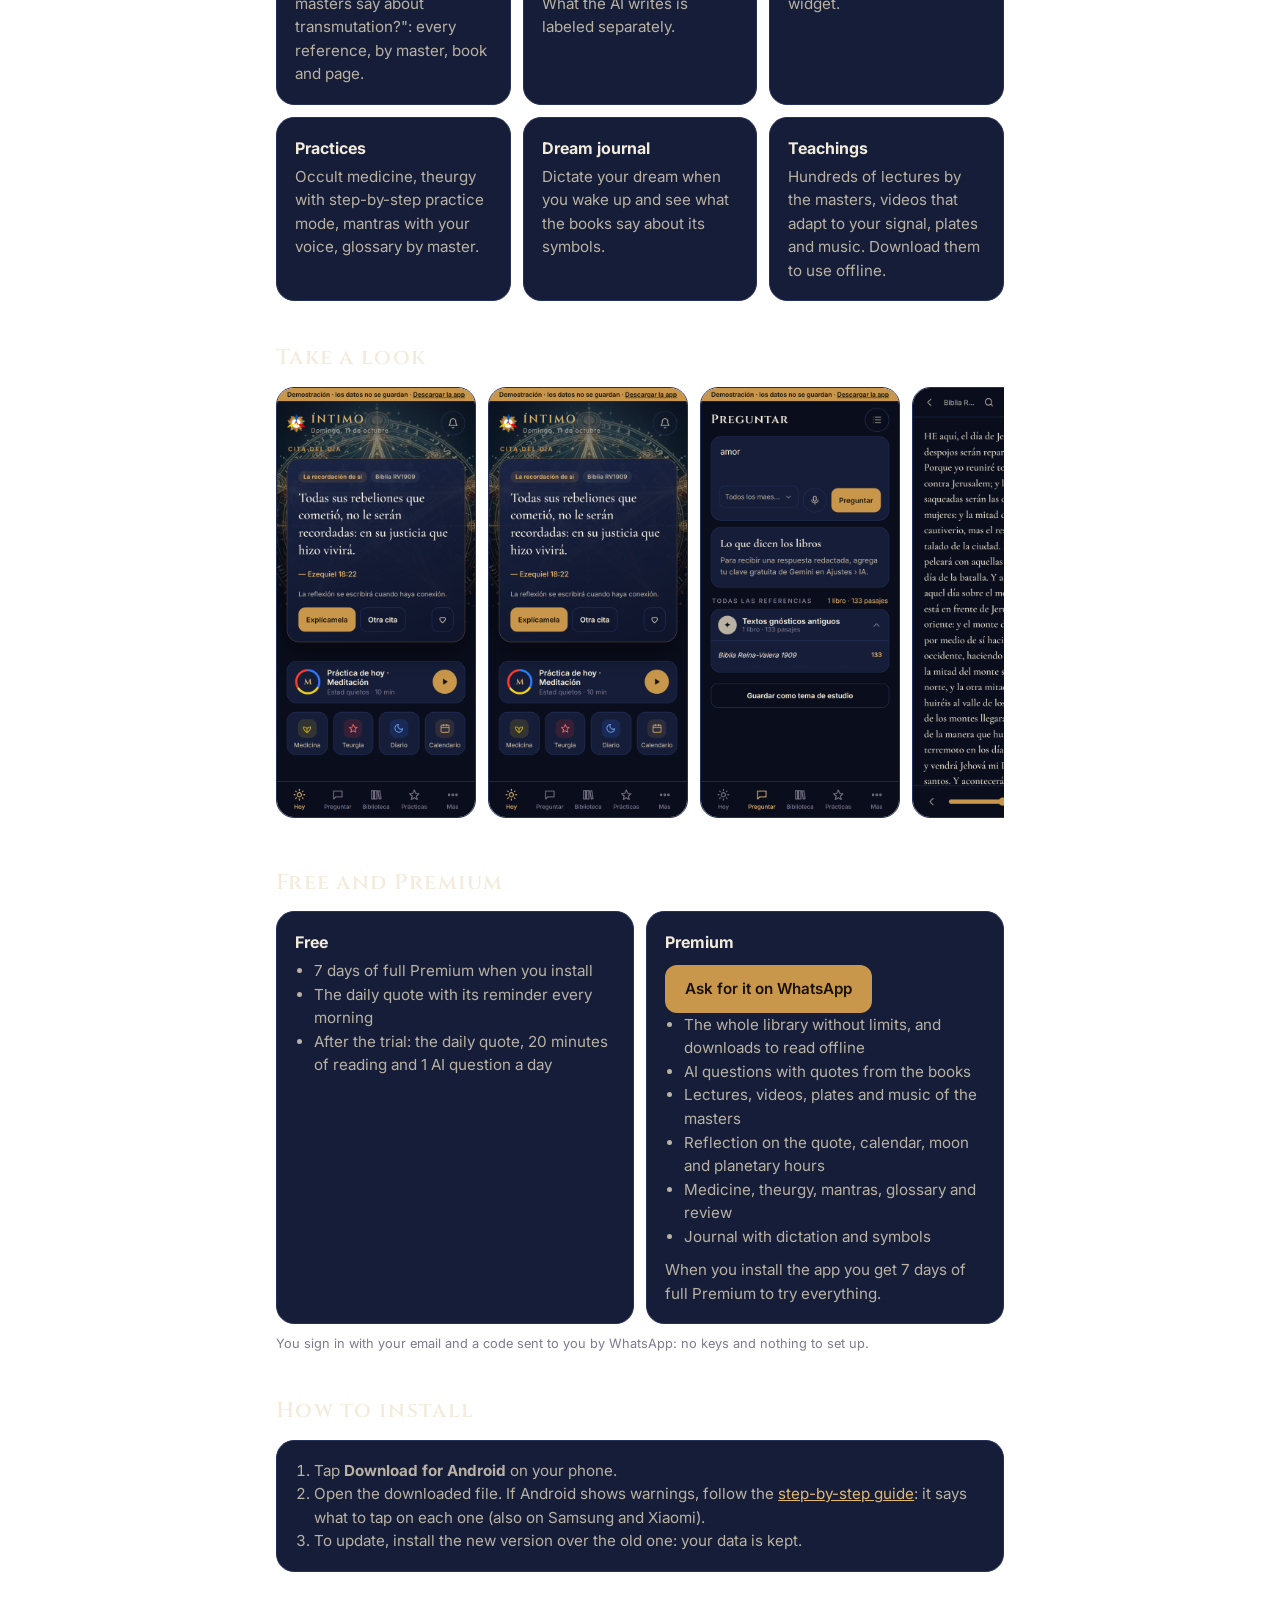
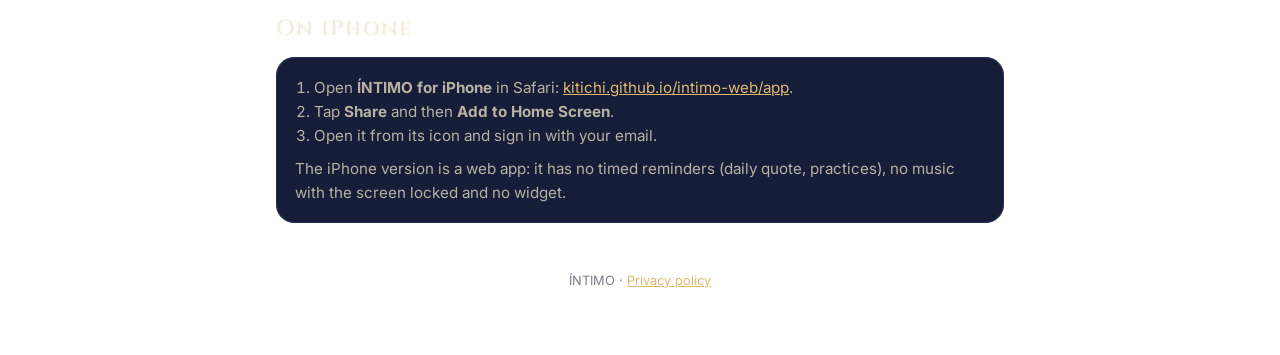
==== commit 78749904: "Página de ÍNTIMO 2026-11-05" ====
--- a/index.html
+++ b/index.html
@@ -91,7 +91,7 @@
     </div>
     <div class="tarjeta">
       <b>Premium</b>
-      <div class="precio" data-t="pronto">Próximamente</div>
+      <p><a class="btn" href="https://wa.me/584266822537?text=Hola%2C%20quiero%20informaci%C3%B3n%20sobre%20%C3%8DNTIMO%20Premium." data-t="pedir_premium">Pídelo por WhatsApp</a></p>
       <ul data-t="premium_lista"><li>Toda la biblioteca sin límite, y descargas para leer sin internet</li><li>Preguntas a la IA con citas de los libros</li><li>Conferencias, videos, láminas y música de los maestros</li><li>Reflexión de la cita, calendario, luna y horas planetarias</li><li>Medicina, teurgia, mantras, glosario y repaso</li><li>Diario con dictado y símbolos</li></ul>
       <p class="nota" data-t="nota_premium">Al instalar la app tienes 7 días de Premium completo para probarlo todo.</p>
     </div>
